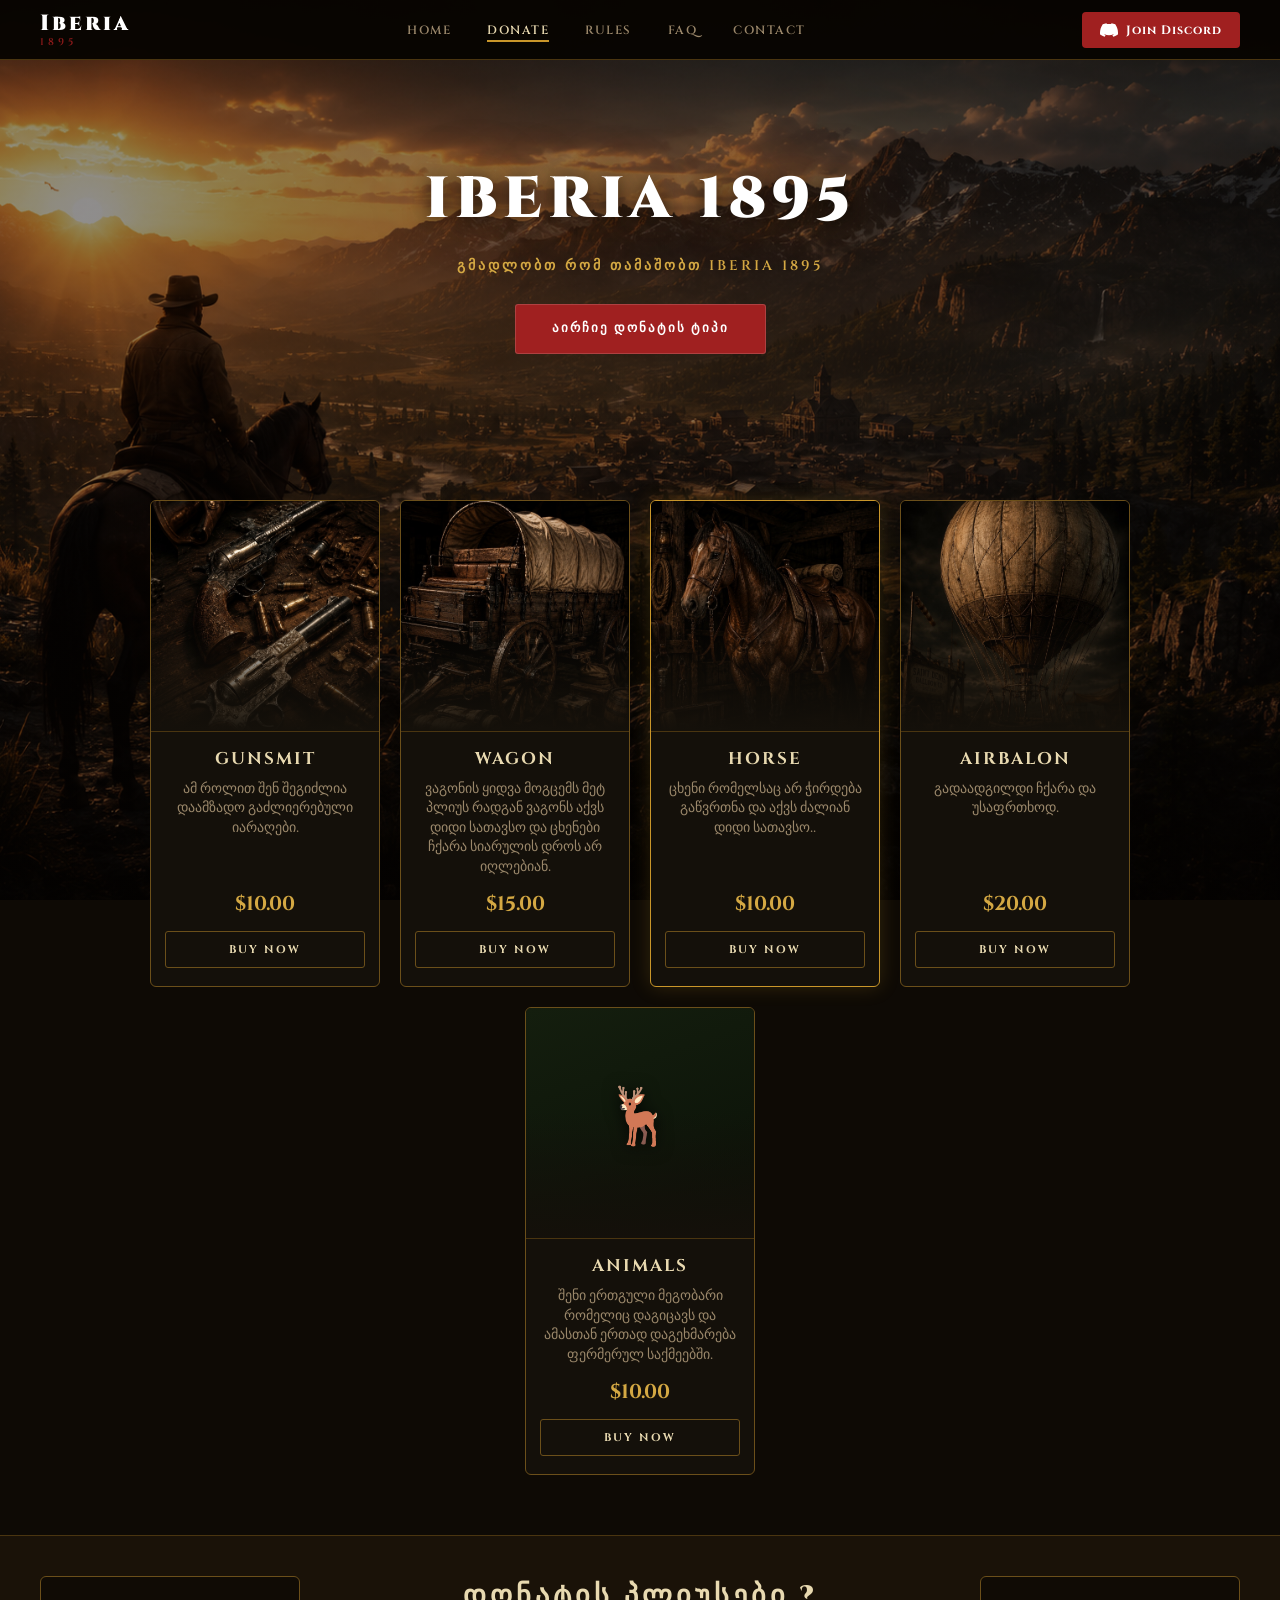
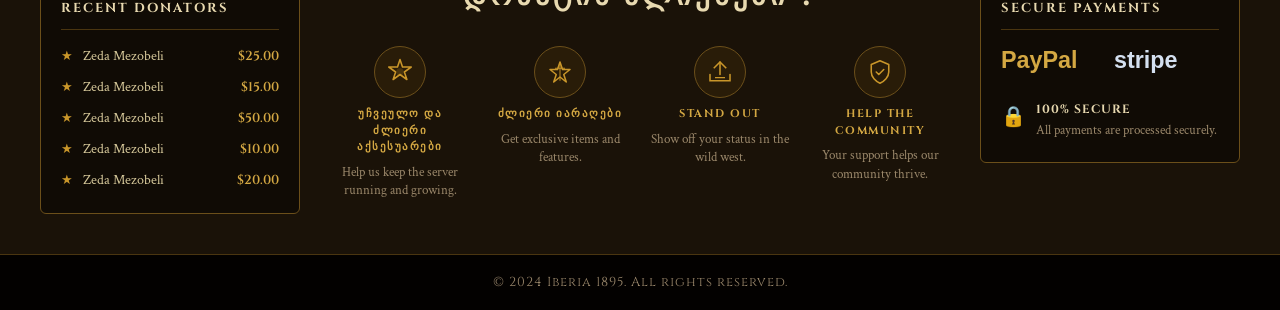
==== index.html @ f760c5c5 "first commit" ====
<!doctype html>
<html lang="en">
  <head>
    <meta charset="UTF-8" />
    <meta name="viewport" content="width=device-width, initial-scale=1.0" />
    <title>Iberia 1895 – Donate</title>
    <link rel="preconnect" href="https://fonts.googleapis.com" />
    <link rel="preconnect" href="https://fonts.gstatic.com" crossorigin />
    <link
      href="https://fonts.googleapis.com/css2?family=Cinzel:wght@600;700;900&family=Crimson+Text:ital,wght@0,400;0,600;1,400&display=swap"
      rel="stylesheet"
    />
    <link rel="stylesheet" href="style.css" />
  </head>
  <body>
    <!-- NAV -->
    <nav class="navbar">
      <div class="nav-logo">
        <span class="logo-redem">Iberia</span>
        <span class="logo-rp">1895</span>
      </div>
      <ul class="nav-links">
        <li><a href="#">Home</a></li>
        <li><a href="#" class="active">Donate</a></li>
        <li><a href="#">Rules</a></li>
        <li><a href="#">FAQ</a></li>
        <li><a href="#">Contact</a></li>
      </ul>
      <a href="https://discord.gg/RNMJ8Ej3" class="btn-discord">
        <svg class="discord-icon" viewBox="0 0 24 24" fill="currentColor">
          <path
            d="M20.317 4.37a19.791 19.791 0 0 0-4.885-1.515.074.074 0 0 0-.079.037c-.21.375-.444.864-.608 1.25a18.27 18.27 0 0 0-5.487 0 12.64 12.64 0 0 0-.617-1.25.077.077 0 0 0-.079-.037A19.736 19.736 0 0 0 3.677 4.37a.07.07 0 0 0-.032.027C.533 9.046-.32 13.58.099 18.057.101 18.08.114 18.1.133 18.115a19.9 19.9 0 0 0 5.993 3.03.078.078 0 0 0 .084-.028c.462-.63.874-1.295 1.226-1.994a.076.076 0 0 0-.041-.106 13.107 13.107 0 0 1-1.872-.892.077.077 0 0 1-.008-.128 10.2 10.2 0 0 0 .372-.292.074.074 0 0 1 .077-.01c3.928 1.793 8.18 1.793 12.062 0a.074.074 0 0 1 .078.01c.12.098.246.198.373.292a.077.077 0 0 1-.006.127 12.299 12.299 0 0 1-1.873.892.077.077 0 0 0-.041.107c.36.698.772 1.362 1.225 1.993a.076.076 0 0 0 .084.028 19.839 19.839 0 0 0 6.002-3.03.077.077 0 0 0 .032-.054c.5-5.177-.838-9.674-3.549-13.66a.061.061 0 0 0-.031-.03z"
          />
        </svg>
        Join Discord
      </a>
    </nav>

    <!-- HERO -->
    <section class="hero">
      <div class="hero-content">
        <h1 class="hero-title">Iberia 1895</h1>
        <p class="hero-sub">გმადლობთ რომ თამაშობთ Iberia 1895</p>
        <a href="#packages" class="btn-choose">აირჩიე დონატის ტიპი</a>
      </div>
    </section>

    <!-- DONATION PACKAGES -->
    <section class="packages" id="packages">
      <div class="cards-wrapper">
        <div class="card">
          <div class="card-img gunsmit-img"></div>
          <div class="card-body">
            <h3 class="card-title">Gunsmit</h3>
            <p class="card-desc">
              ამ როლით შენ შეგიძლია დაამზადო გაძლიერებული იარაღები.
            </p>
            <p class="card-price">$10.00</p>
            <button class="btn-buy">Buy Now</button>
          </div>
        </div>

        <div class="card">
          <div class="card-img wagon-img"></div>
          <div class="card-body">
            <h3 class="card-title">Wagon</h3>
            <p class="card-desc">
              ვაგონის ყიდვა მოგცემს მეტ პლიუს რადგან ვაგონს აქვს დიდი სათავსო და
              ცხენები ჩქარა სიარულის დროს არ იღლებიან.
            </p>
            <p class="card-price">$15.00</p>
            <button class="btn-buy">Buy Now</button>
          </div>
        </div>

        <div class="card featured">
          <div class="card-img horse-img"></div>
          <div class="card-body">
            <h3 class="card-title">Horse</h3>
            <p class="card-desc">
              ცხენი რომელსაც არ ჭირდება გაწვრთნა და აქვს ძალიან დიდი სათავსო..
            </p>
            <p class="card-price">$10.00</p>
            <button class="btn-buy">Buy Now</button>
          </div>
        </div>

        <div class="card">
          <div class="card-img airbalon-img"></div>
          <div class="card-body">
            <h3 class="card-title">Airbalon</h3>
            <p class="card-desc">გადაადგილდი ჩქარა და უსაფრთხოდ.</p>
            <p class="card-price">$20.00</p>
            <button class="btn-buy">Buy Now</button>
          </div>
        </div>

        <div class="card">
          <div class="card-img animals-img"></div>
          <div class="card-body">
            <h3 class="card-title">Animals</h3>
            <p class="card-desc">
              შენი ერთგული მეგობარი რომელიც დაგიცავს და ამასთან ერთად
              დაგეხმარება ფერმერულ საქმეებში.
            </p>
            <p class="card-price">$10.00</p>
            <button class="btn-buy">Buy Now</button>
          </div>
        </div>
      </div>
    </section>

    <!-- BOTTOM ROW -->
    <section class="bottom-row">
      <!-- RECENT DONATORS -->
      <div class="donators-box">
        <h4 class="box-title">Recent Donators</h4>
        <ul class="donators-list">
          <li>
            <span class="star">★</span>
            <span class="donor-name">Zeda Mezobeli</span>
            <span class="donor-amt">$25.00</span>
          </li>
          <li>
            <span class="star">★</span>
            <span class="donor-name">Zeda Mezobeli</span>
            <span class="donor-amt">$15.00</span>
          </li>
          <li>
            <span class="star">★</span>
            <span class="donor-name">Zeda Mezobeli</span>
            <span class="donor-amt">$50.00</span>
          </li>
          <li>
            <span class="star">★</span>
            <span class="donor-name">Zeda Mezobeli</span>
            <span class="donor-amt">$10.00</span>
          </li>
          <li>
            <span class="star">★</span>
            <span class="donor-name">Zeda Mezobeli</span>
            <span class="donor-amt">$20.00</span>
          </li>
        </ul>
      </div>

      <!-- WHY DONATE -->
      <div class="why-donate">
        <h2 class="why-title">დონატის პლიუსები ?</h2>
        <div class="why-grid">
          <div class="why-item">
            <div class="why-icon">
              <svg
                viewBox="0 0 48 48"
                fill="none"
                xmlns="http://www.w3.org/2000/svg"
              >
                <path
                  d="M24 4L28 16H42L31 24L35 36L24 28L13 36L17 24L6 16H20L24 4Z"
                  stroke="#c9962a"
                  stroke-width="2.5"
                  stroke-linejoin="round"
                />
                <circle
                  cx="24"
                  cy="24"
                  r="6"
                  fill="#c9962a"
                  fill-opacity="0.2"
                />
              </svg>
            </div>
            <h5>უჩვეულო და ძლიერი აქსესუარები</h5>
            <p>Help us keep the server running and growing.</p>
          </div>
          <div class="why-item">
            <div class="why-icon">
              <svg
                viewBox="0 0 48 48"
                fill="none"
                xmlns="http://www.w3.org/2000/svg"
              >
                <path
                  d="M24 8L28 20H40L30 28L34 40L24 32L14 40L18 28L8 20H20L24 8Z"
                  stroke="#c9962a"
                  stroke-width="2.5"
                  stroke-linejoin="round"
                />
                <path d="M16 18L32 18" stroke="#c9962a" stroke-width="1.5" />
                <path d="M24 10L24 38" stroke="#c9962a" stroke-width="1.5" />
              </svg>
            </div>
            <h5>ძლიერი იარაღები</h5>
            <p>Get exclusive items and features.</p>
          </div>
          <div class="why-item">
            <div class="why-icon">
              <svg
                viewBox="0 0 48 48"
                fill="none"
                xmlns="http://www.w3.org/2000/svg"
              >
                <path
                  d="M8 28L8 38L40 38L40 28"
                  stroke="#c9962a"
                  stroke-width="2.5"
                  stroke-linecap="round"
                />
                <path
                  d="M24 8L24 28"
                  stroke="#c9962a"
                  stroke-width="2.5"
                  stroke-linecap="round"
                />
                <path
                  d="M14 18L24 8L34 18"
                  stroke="#c9962a"
                  stroke-width="2.5"
                  stroke-linejoin="round"
                />
                <path d="M16 33L32 33" stroke="#c9962a" stroke-width="2" />
              </svg>
            </div>
            <h5>Stand Out</h5>
            <p>Show off your status in the wild west.</p>
          </div>
          <div class="why-item">
            <div class="why-icon">
              <svg
                viewBox="0 0 48 48"
                fill="none"
                xmlns="http://www.w3.org/2000/svg"
              >
                <path
                  d="M24 6L38 12V24C38 32 31 39 24 42C17 39 10 32 10 24V12L24 6Z"
                  stroke="#c9962a"
                  stroke-width="2.5"
                  stroke-linejoin="round"
                />
                <path
                  d="M18 24L22 28L30 20"
                  stroke="#c9962a"
                  stroke-width="2.5"
                  stroke-linecap="round"
                  stroke-linejoin="round"
                />
              </svg>
            </div>
            <h5>Help the Community</h5>
            <p>Your support helps our community thrive.</p>
          </div>
        </div>
      </div>

      <!-- SECURE PAYMENTS -->
      <div class="payments-box">
        <h4 class="box-title">Secure Payments</h4>
        <div class="payment-logos">
          <div class="paypal-logo">
            <svg
              viewBox="0 0 80 24"
              fill="none"
              xmlns="http://www.w3.org/2000/svg"
              height="28"
            >
              <text
                x="0"
                y="19"
                font-family="Arial"
                font-weight="700"
                font-size="20"
                fill="#d4a843"
              >
                PayPal
              </text>
            </svg>
          </div>
          <div class="stripe-logo">
            <svg
              viewBox="0 0 60 24"
              fill="none"
              xmlns="http://www.w3.org/2000/svg"
              height="28"
            >
              <text
                x="0"
                y="19"
                font-family="Arial"
                font-weight="700"
                font-size="20"
                fill="#d4e0f0"
              >
                stripe
              </text>
            </svg>
          </div>
        </div>
        <div class="secure-note">
          <span class="lock-icon">🔒</span>
          <div>
            <strong>100% Secure</strong>
            <p>All payments are processed securely.</p>
          </div>
        </div>
      </div>
    </section>

    <!-- FOOTER -->
    <footer class="footer">
      <p>© 2024 Iberia 1895. All rights reserved.</p>
    </footer>
  </body>
</html>
---- style.css ----
/* =========================================================
   REDEM ROLEPLAY — DONATE PAGE
   ========================================================= */

* {
  margin: 0;
  padding: 0;
  box-sizing: border-box;
}

:root {
  --gold: #c9962a;
  --gold-light: #d4a843;
  --gold-dim: #8a6420;
  --cream: #e8d9b0;
  --dark-bg: #0e0a05;
  --panel-bg: #1a1208;
  --card-bg: #14100a;
  --border: #4a3510;
  --border-gold: #6b4f1a;
  --text-main: #d6c89a;
  --text-dim: #9a876a;
  --red-accent: #8b1a1a;
  --red-btn: #a02020;
}

html {
  scroll-behavior: smooth;
}

body {
  background-image:
    linear-gradient(180deg, rgba(8, 4, 2, 0.45) 0%, rgba(8, 4, 2, 0.45) 100%),
    url("background-img.png");
  background-size: cover;
  background-position: center;
  background-attachment: fixed;
  background-color: var(--dark-bg);
  color: var(--text-main);
  font-family: "Crimson Text", Georgia, serif;
  font-size: 16px;
  line-height: 1.5;
  min-height: 100vh;
}

/* ── NAVBAR ─────────────────────────────────────────────── */
.navbar {
  display: flex;
  align-items: center;
  justify-content: space-between;
  padding: 0 40px;
  height: 60px;
  background: rgba(8, 5, 2, 0.96);
  border-bottom: 1px solid var(--border);
  position: sticky;
  top: 0;
  z-index: 100;
}

.nav-logo {
  display: flex;
  flex-direction: column;
  line-height: 1;
}
.logo-redem {
  font-family: "Cinzel", serif;
  font-weight: 900;
  font-size: 22px;
  color: #fff;
  letter-spacing: 3px;
}
.logo-rp {
  font-family: "Cinzel", serif;
  font-weight: 600;
  font-size: 10px;
  color: var(--red-accent);
  letter-spacing: 4px;
  margin-top: 2px;
}

.nav-links {
  display: flex;
  gap: 36px;
  list-style: none;
}
.nav-links a {
  text-decoration: none;
  font-family: "Cinzel", serif;
  font-size: 12px;
  font-weight: 600;
  letter-spacing: 1.5px;
  color: var(--text-dim);
  text-transform: uppercase;
  transition: color 0.2s;
  padding-bottom: 2px;
}
.nav-links a:hover,
.nav-links a.active {
  color: var(--cream);
}
.nav-links a.active {
  border-bottom: 2px solid var(--gold);
}

.btn-discord {
  display: flex;
  align-items: center;
  gap: 8px;
  background: var(--red-btn);
  color: #fff;
  text-decoration: none;
  font-family: "Cinzel", serif;
  font-size: 12px;
  font-weight: 700;
  letter-spacing: 1px;
  padding: 9px 18px;
  border-radius: 4px;
  transition: background 0.2s;
}
.btn-discord:hover {
  background: #c02828;
}
.discord-icon {
  width: 18px;
  height: 18px;
}

/* ── HERO ────────────────────────────────────────────────── */
.hero {
  position: relative;
  min-height: 380px;
  display: flex;
  align-items: center;
  justify-content: center;
  overflow: hidden;
  background: transparent;
}

.hero-content {
  position: relative;
  text-align: center;
  z-index: 1;
  padding: 60px 20px 50px;
}

.hero-title {
  font-family: "Cinzel", serif;
  font-weight: 900;
  font-size: clamp(32px, 5vw, 58px);
  color: #fff;
  text-transform: uppercase;
  letter-spacing: 6px;
  text-shadow:
    0 2px 20px rgba(0, 0, 0, 0.8),
    0 0 60px rgba(180, 90, 10, 0.4);
  margin-bottom: 12px;
}

.hero-sub {
  font-family: "Cinzel", serif;
  font-size: clamp(11px, 1.5vw, 14px);
  font-weight: 600;
  color: var(--gold-light);
  letter-spacing: 3px;
  text-transform: uppercase;
  margin-bottom: 28px;
}

.btn-choose {
  display: inline-block;
  background: var(--red-btn);
  color: #fff;
  text-decoration: none;
  font-family: "Cinzel", serif;
  font-size: 13px;
  font-weight: 700;
  letter-spacing: 2px;
  text-transform: uppercase;
  padding: 14px 36px;
  border-radius: 3px;
  border: 1px solid rgba(255, 255, 255, 0.15);
  transition:
    background 0.2s,
    transform 0.15s;
}
.btn-choose:hover {
  background: #c02828;
  transform: translateY(-1px);
}

/* ── PACKAGES ────────────────────────────────────────────── */
.packages {
  display: flex;
  align-items: center;
  justify-content: center;
  padding: 50px 60px;
  background: transparent;
}

.cards-wrapper {
  display: flex;
  gap: 20px;
  flex-wrap: wrap;
  max-width: 1400px;
  width: 100%;
  justify-content: center;
  padding: 10px 4px;
}

.card {
  flex: 0 0 230px;
  background: var(--card-bg);
  border: 1px solid var(--border-gold);
  border-radius: 6px;
  overflow: hidden;
  display: flex;
  flex-direction: column;
  transition:
    transform 0.2s,
    box-shadow 0.2s;
  position: relative;
}
.card:hover {
  transform: translateY(-4px);
  box-shadow: 0 8px 32px rgba(180, 130, 20, 0.18);
}
.card.featured {
  border-color: var(--gold);
  box-shadow: 0 0 20px rgba(200, 150, 40, 0.2);
}

/* ── CARD IMAGES — real photos ── */
.card-img {
  width: 100%;
  height: 230px;
  background-size: cover;
  background-position: center;
  position: relative;
}

.card-img::after {
  content: "";
  position: absolute;
  inset: 0;
  background: linear-gradient(180deg, transparent 45%, var(--card-bg) 100%);
}

.gunsmit-img {
  background-image: url("gunsmit.png");
  background-position: center center;
}

.wagon-img {
  background-image: url("wagon.png");
  background-position: center top;
}

.horse-img {
  background-image: url("horse.png");
  background-position: center top;
}

.airbalon-img {
  background-image: url("balon.png");
  background-position: center top;
}

.animals-img {
  background: linear-gradient(160deg, #141e0e 0%, #0e160a 60%, #080e05 100%);
  display: flex;
  align-items: center;
  justify-content: center;
}
.animals-img::before {
  content: "🦌";
  font-size: 56px;
  position: absolute;
  top: 50%;
  left: 50%;
  transform: translate(-50%, -55%);
  z-index: 1;
  filter: drop-shadow(0 2px 8px rgba(0, 0, 0, 0.8));
}

/* ── CARD BODY ── */
.card-body {
  padding: 14px 14px 18px;
  display: flex;
  flex-direction: column;
  flex: 1;
  border-top: 1px solid var(--border);
}

.card-title {
  font-family: "Cinzel", serif;
  font-weight: 700;
  font-size: 17px;
  letter-spacing: 2px;
  text-transform: uppercase;
  color: var(--cream);
  margin-bottom: 8px;
  text-align: center;
}

.card-desc {
  font-size: 14px;
  color: var(--text-dim);
  text-align: center;
  flex: 1;
  margin-bottom: 12px;
  line-height: 1.4;
}

.card-price {
  font-family: "Cinzel", serif;
  font-weight: 700;
  font-size: 20px;
  color: var(--gold-light);
  text-align: center;
  margin-bottom: 12px;
}

.btn-buy {
  display: block;
  width: 100%;
  background: transparent;
  border: 1px solid var(--border-gold);
  color: var(--cream);
  font-family: "Cinzel", serif;
  font-size: 11px;
  font-weight: 700;
  letter-spacing: 2px;
  text-transform: uppercase;
  padding: 10px;
  border-radius: 3px;
  cursor: pointer;
  transition:
    background 0.2s,
    border-color 0.2s,
    color 0.2s;
}
.btn-buy:hover {
  background: var(--gold-dim);
  border-color: var(--gold);
  color: #fff;
}

.carousel-btn {
  display: none;
}

/* ── BOTTOM ROW ──────────────────────────────────────────── */
.bottom-row {
  display: grid;
  grid-template-columns: 260px 1fr 260px;
  gap: 30px;
  background: var(--panel-bg);
  border-top: 1px solid var(--border);
  min-height: 240px;
  padding: 40px;
  align-items: start;
}

.donators-box,
.payments-box {
  background: rgba(10, 8, 4, 0.6);
  border: 1px solid var(--border-gold);
  border-radius: 6px;
  padding: 22px 20px;
}

.box-title {
  font-family: "Cinzel", serif;
  font-weight: 700;
  font-size: 13px;
  letter-spacing: 2px;
  text-transform: uppercase;
  color: var(--cream);
  margin-bottom: 16px;
  padding-bottom: 10px;
  border-bottom: 1px solid var(--border);
}

.donators-list {
  list-style: none;
  display: flex;
  flex-direction: column;
  gap: 10px;
}
.donators-list li {
  display: flex;
  align-items: center;
  gap: 10px;
  font-size: 14px;
}
.star {
  color: var(--gold);
  font-size: 13px;
  flex-shrink: 0;
}
.donor-name {
  flex: 1;
  color: var(--text-main);
}
.donor-amt {
  font-family: "Cinzel", serif;
  font-weight: 600;
  color: var(--gold-light);
  font-size: 13px;
}

.why-donate {
  text-align: center;
}

.why-title {
  font-family: "Cinzel", serif;
  font-weight: 900;
  font-size: 28px;
  letter-spacing: 4px;
  text-transform: uppercase;
  color: var(--cream);
  margin-bottom: 28px;
}

.why-grid {
  display: grid;
  grid-template-columns: repeat(4, 1fr);
  gap: 20px;
}

.why-item {
  display: flex;
  flex-direction: column;
  align-items: center;
  gap: 8px;
}

.why-icon {
  width: 52px;
  height: 52px;
  background: rgba(180, 120, 10, 0.1);
  border: 1px solid var(--border-gold);
  border-radius: 50%;
  display: flex;
  align-items: center;
  justify-content: center;
  padding: 10px;
}
.why-icon svg {
  width: 100%;
  height: 100%;
}

.why-item h5 {
  font-family: "Cinzel", serif;
  font-size: 11px;
  font-weight: 700;
  letter-spacing: 1.5px;
  text-transform: uppercase;
  color: var(--gold-light);
}

.why-item p {
  font-size: 13px;
  color: var(--text-dim);
  text-align: center;
  line-height: 1.4;
}

.payment-logos {
  display: flex;
  align-items: center;
  gap: 20px;
  margin-bottom: 18px;
  flex-wrap: wrap;
}

.secure-note {
  display: flex;
  align-items: flex-start;
  gap: 10px;
  margin-top: 6px;
}
.lock-icon {
  font-size: 20px;
  margin-top: 2px;
}
.secure-note strong {
  font-family: "Cinzel", serif;
  font-size: 12px;
  letter-spacing: 1px;
  text-transform: uppercase;
  color: var(--cream);
  display: block;
  margin-bottom: 3px;
}
.secure-note p {
  font-size: 13px;
  color: var(--text-dim);
}

/* ── FOOTER ──────────────────────────────────────────────── */
.footer {
  background: rgba(4, 2, 0, 0.98);
  border-top: 1px solid var(--border);
  text-align: center;
  padding: 18px;
  font-size: 13px;
  color: var(--text-dim);
  font-family: "Cinzel", serif;
  letter-spacing: 1px;
}

/* ── RESPONSIVE ──────────────────────────────────────────── */
@media (max-width: 1100px) {
  .bottom-row {
    grid-template-columns: 1fr 1fr;
  }
  .why-donate {
    grid-column: 1 / -1;
    order: -1;
  }
  .why-grid {
    grid-template-columns: repeat(2, 1fr);
  }
}

@media (max-width: 768px) {
  .nav-links {
    display: none;
  }
  .hero-content {
    padding: 40px 20px 30px;
  }
  .hero {
    flex-direction: column;
    padding: 20px;
  }
  .packages {
    padding: 30px 20px;
  }
  .cards-wrapper {
    gap: 12px;
    overflow-x: auto;
    justify-content: flex-start;
    padding-bottom: 10px;
    scrollbar-width: thin;
    scrollbar-color: var(--gold-dim) transparent;
  }
  .card {
    flex: 0 0 200px;
  }
  .bottom-row {
    grid-template-columns: 1fr;
    padding: 24px 20px;
  }
  .why-donate {
    order: 0;
  }
  .why-grid {
    grid-template-columns: repeat(2, 1fr);
  }
}
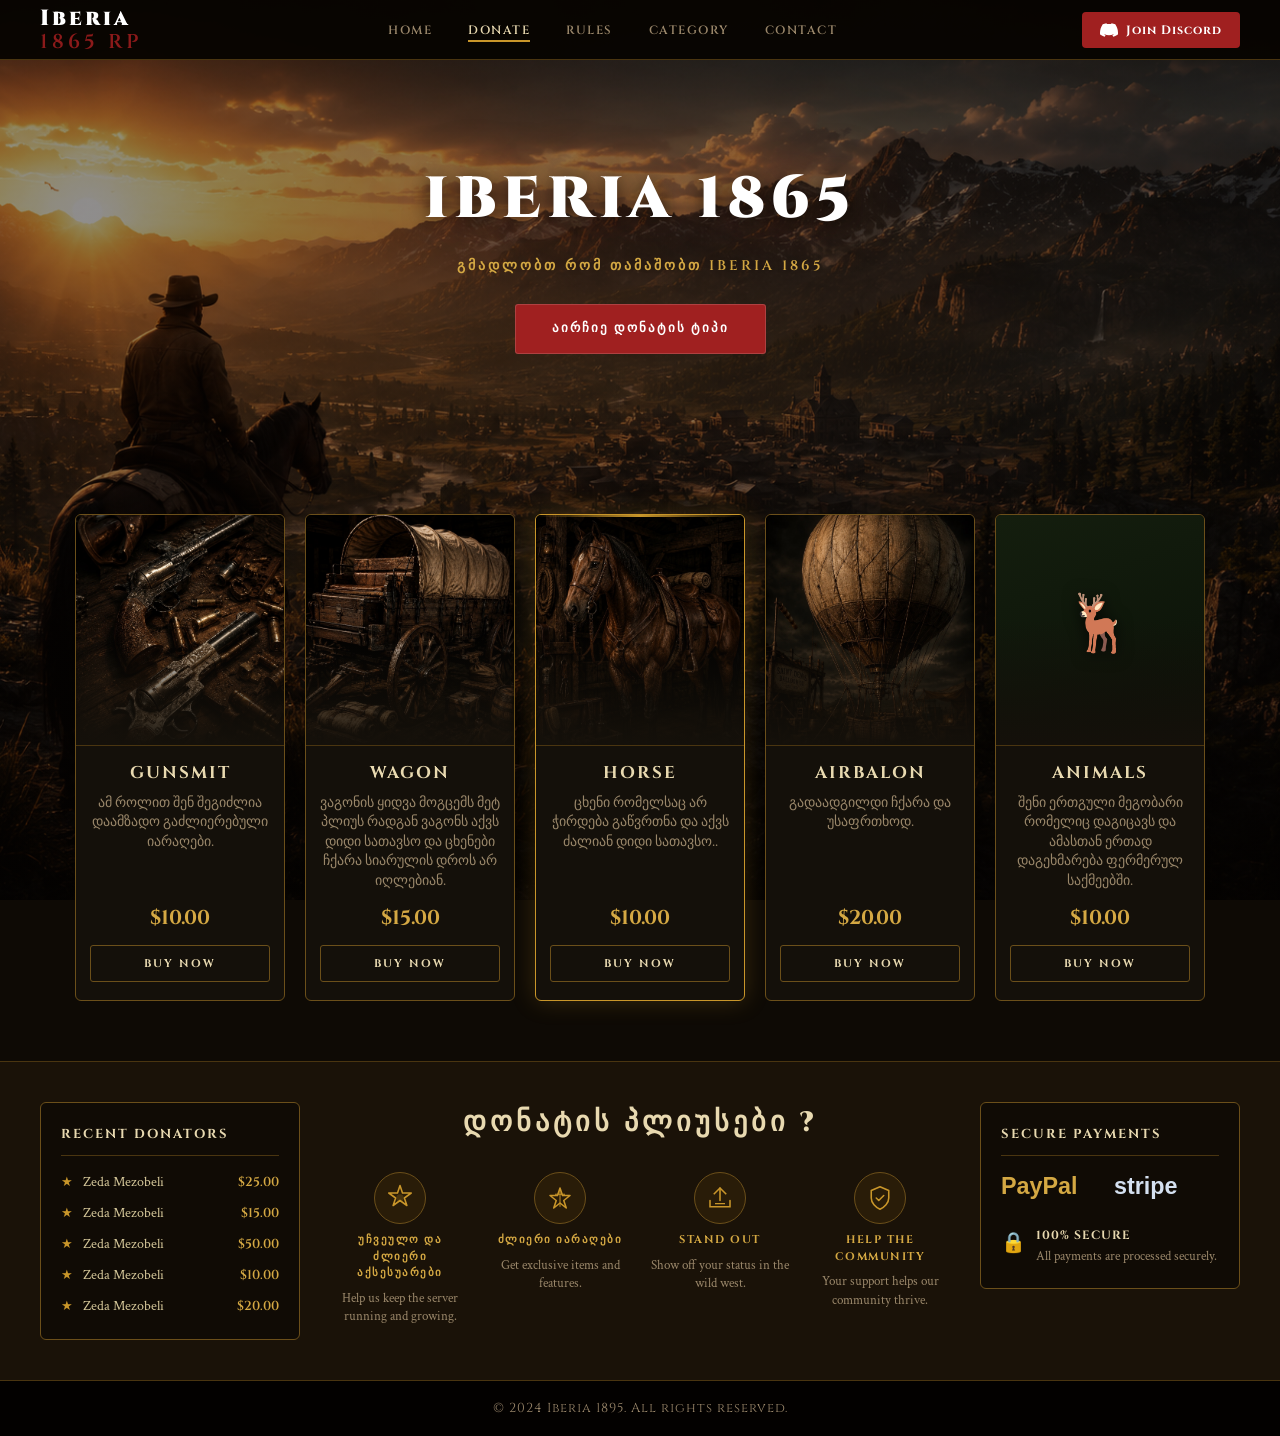
==== commit c2fb3328: "Category-Page" ====
--- a/index.html
+++ b/index.html
@@ -17,13 +17,13 @@
     <nav class="navbar">
       <div class="nav-logo">
         <span class="logo-redem">Iberia</span>
-        <span class="logo-rp">1895</span>
+        <span class="logo-rp">1865 RP</span>
       </div>
       <ul class="nav-links">
         <li><a href="#">Home</a></li>
         <li><a href="#" class="active">Donate</a></li>
         <li><a href="#">Rules</a></li>
-        <li><a href="#">FAQ</a></li>
+        <li><a href="./category.html">Category</a></li>
         <li><a href="#">Contact</a></li>
       </ul>
       <a href="https://discord.gg/RNMJ8Ej3" class="btn-discord">
@@ -38,9 +38,10 @@
 
     <!-- HERO -->
     <section class="hero">
+      <div class="hero-overlay"></div>
       <div class="hero-content">
-        <h1 class="hero-title">Iberia 1895</h1>
-        <p class="hero-sub">გმადლობთ რომ თამაშობთ Iberia 1895</p>
+        <h1 class="hero-title">Iberia 1865</h1>
+        <p class="hero-sub">გმადლობთ რომ თამაშობთ Iberia 1865</p>
         <a href="#packages" class="btn-choose">აირჩიე დონატის ტიპი</a>
       </div>
     </section>
--- a/style.css
+++ b/style.css
@@ -72,7 +72,7 @@
 .logo-rp {
   font-family: "Cinzel", serif;
   font-weight: 600;
-  font-size: 10px;
+  font-size: 20px;
   color: var(--red-accent);
   letter-spacing: 4px;
   margin-top: 2px;
@@ -512,6 +512,100 @@
   letter-spacing: 1px;
 }
 
+/* ── BURGER BUTTON ───────────────────────────────────────── */
+.burger {
+  display: none;
+  flex-direction: column;
+  justify-content: center;
+  gap: 5px;
+  background: none;
+  border: none;
+  cursor: pointer;
+  padding: 6px;
+  z-index: 200;
+}
+.burger span {
+  display: block;
+  width: 24px;
+  height: 2px;
+  background: var(--cream);
+  border-radius: 2px;
+  transition:
+    transform 0.3s,
+    opacity 0.3s;
+  transform-origin: center;
+}
+.burger.open span:nth-child(1) {
+  transform: translateY(7px) rotate(45deg);
+}
+.burger.open span:nth-child(2) {
+  opacity: 0;
+}
+.burger.open span:nth-child(3) {
+  transform: translateY(-7px) rotate(-45deg);
+}
+
+/* ── MOBILE MENU ─────────────────────────────────────────── */
+.mobile-menu {
+  display: none;
+  position: fixed;
+  top: 60px;
+  left: 0;
+  right: 0;
+  background: rgba(8, 5, 2, 0.98);
+  border-bottom: 1px solid var(--border-gold);
+  padding: 24px 30px 30px;
+  flex-direction: column;
+  gap: 20px;
+  z-index: 99;
+  transform: translateY(-10px);
+  opacity: 0;
+  transition:
+    transform 0.25s ease,
+    opacity 0.25s ease;
+  pointer-events: none;
+}
+.mobile-menu.open {
+  display: flex;
+  transform: translateY(0);
+  opacity: 1;
+  pointer-events: all;
+}
+.mobile-links {
+  list-style: none;
+  display: flex;
+  flex-direction: column;
+  gap: 4px;
+}
+.mobile-links a {
+  display: block;
+  text-decoration: none;
+  font-family: "Cinzel", serif;
+  font-size: 14px;
+  font-weight: 600;
+  letter-spacing: 2px;
+  color: var(--text-dim);
+  text-transform: uppercase;
+  padding: 10px 0;
+  border-bottom: 1px solid var(--border);
+  transition: color 0.2s;
+}
+.mobile-links a:hover,
+.mobile-links a.active {
+  color: var(--cream);
+}
+.mobile-links a.active {
+  color: var(--gold-light);
+}
+.mobile-discord {
+  margin-top: 8px;
+  justify-content: center;
+  width: 100%;
+}
+body.menu-open {
+  overflow: hidden;
+}
+
 /* ── RESPONSIVE ──────────────────────────────────────────── */
 @media (max-width: 1100px) {
   .bottom-row {
@@ -530,6 +624,12 @@
   .nav-links {
     display: none;
   }
+  .burger {
+    display: flex;
+  }
+  .desktop-only {
+    display: none;
+  }
   .hero-content {
     padding: 40px 20px 30px;
   }
@@ -542,14 +642,12 @@
   }
   .cards-wrapper {
     gap: 12px;
-    overflow-x: auto;
-    justify-content: flex-start;
-    padding-bottom: 10px;
-    scrollbar-width: thin;
-    scrollbar-color: var(--gold-dim) transparent;
+    justify-content: center;
+    flex-wrap: wrap;
   }
   .card {
-    flex: 0 0 200px;
+    flex: 0 0 calc(50% - 6px);
+    max-width: 200px;
   }
   .bottom-row {
     grid-template-columns: 1fr;
@@ -562,3 +660,316 @@
     grid-template-columns: repeat(2, 1fr);
   }
 }
+
+/* ═══════════════════════════════════════════════════════════
+   CATEGORY SYSTEM
+   ═══════════════════════════════════════════════════════════ */
+
+/* ── SEARCH BAR ─────────────────────────────────────────── */
+.search-bar-wrap {
+  display: flex;
+  justify-content: center;
+  padding: 32px 20px 0;
+}
+.search-bar {
+  display: flex;
+  align-items: center;
+  gap: 10px;
+  background: rgba(10, 7, 3, 0.85);
+  border: 1px solid var(--border-gold);
+  border-radius: 4px;
+  padding: 10px 18px;
+  width: 100%;
+  max-width: 460px;
+  transition:
+    border-color 0.2s,
+    box-shadow 0.2s;
+}
+.search-bar:focus-within {
+  border-color: var(--gold);
+  box-shadow: 0 0 0 2px rgba(201, 150, 42, 0.15);
+}
+.search-bar svg {
+  width: 16px;
+  height: 16px;
+  color: var(--text-dim);
+  flex-shrink: 0;
+}
+.search-bar input {
+  background: none;
+  border: none;
+  outline: none;
+  color: var(--text-main);
+  font-family: "Cinzel", serif;
+  font-size: 12px;
+  letter-spacing: 1px;
+  width: 100%;
+}
+.search-bar input::placeholder {
+  color: var(--text-dim);
+}
+
+/* ── CATEGORY NAV ───────────────────────────────────────── */
+.cat-nav {
+  display: flex;
+  align-items: center;
+  justify-content: center;
+  gap: 10px;
+  flex-wrap: wrap;
+  padding: 28px 20px 0;
+}
+
+.cat-btn {
+  display: flex;
+  flex-direction: column;
+  align-items: center;
+  gap: 6px;
+  background: rgba(10, 7, 3, 0.8);
+  border: 1px solid var(--border-gold);
+  border-radius: 5px;
+  padding: 12px 18px;
+  cursor: pointer;
+  transition:
+    background 0.2s,
+    border-color 0.2s,
+    transform 0.15s,
+    box-shadow 0.2s;
+  min-width: 80px;
+  position: relative;
+  overflow: hidden;
+}
+.cat-btn::before {
+  content: "";
+  position: absolute;
+  inset: 0;
+  background: linear-gradient(
+    135deg,
+    rgba(201, 150, 42, 0.08) 0%,
+    transparent 60%
+  );
+  opacity: 0;
+  transition: opacity 0.2s;
+}
+.cat-btn:hover::before,
+.cat-btn.active::before {
+  opacity: 1;
+}
+.cat-btn:hover {
+  border-color: var(--gold);
+  transform: translateY(-2px);
+  box-shadow: 0 4px 16px rgba(201, 150, 42, 0.15);
+}
+.cat-btn.active {
+  border-color: var(--gold);
+  background: rgba(201, 150, 42, 0.12);
+  box-shadow:
+    0 0 16px rgba(201, 150, 42, 0.2),
+    inset 0 1px 0 rgba(201, 150, 42, 0.2);
+}
+.cat-icon {
+  font-size: 22px;
+  line-height: 1;
+}
+.cat-label {
+  font-family: "Cinzel", serif;
+  font-size: 10px;
+  font-weight: 700;
+  letter-spacing: 1.5px;
+  text-transform: uppercase;
+  color: var(--text-dim);
+  transition: color 0.2s;
+  white-space: nowrap;
+}
+.cat-btn:hover .cat-label,
+.cat-btn.active .cat-label {
+  color: var(--gold-light);
+}
+
+/* ── CATEGORY BANNER ────────────────────────────────────── */
+.cat-banner {
+  text-align: center;
+  padding: 28px 20px 8px;
+  position: relative;
+}
+.cat-banner::after {
+  content: "";
+  display: block;
+  width: 80px;
+  height: 2px;
+  background: linear-gradient(90deg, transparent, var(--gold), transparent);
+  margin: 12px auto 0;
+}
+.cat-banner-title {
+  font-family: "Cinzel", serif;
+  font-weight: 900;
+  font-size: clamp(22px, 3vw, 34px);
+  color: var(--cream);
+  letter-spacing: 4px;
+  text-transform: uppercase;
+  text-shadow: 0 2px 16px rgba(0, 0, 0, 0.6);
+}
+.cat-banner-sub {
+  font-family: "Crimson Text", Georgia, serif;
+  font-size: 15px;
+  color: var(--text-dim);
+  margin-top: 4px;
+  font-style: italic;
+}
+
+/* ── CARDS WRAPPER ANIMATIONS ───────────────────────────── */
+.cards-wrapper {
+  display: flex;
+  gap: 20px;
+  flex-wrap: wrap;
+  max-width: 1400px;
+  width: 100%;
+  justify-content: center;
+  padding: 24px 4px 10px;
+  margin: 0 auto;
+  transition: opacity 0.18s ease;
+}
+.cards-wrapper.fading {
+  opacity: 0;
+  transform: translateY(6px);
+}
+.cards-wrapper.entering {
+  animation: cardsEnter 0.35s ease forwards;
+}
+@keyframes cardsEnter {
+  from {
+    opacity: 0;
+    transform: translateY(10px);
+  }
+  to {
+    opacity: 1;
+    transform: translateY(0);
+  }
+}
+
+/* ── CARD STYLES (override/extend) ─────────────────────── */
+.card {
+  flex: 0 0 210px;
+  background: var(--card-bg);
+  border: 1px solid var(--border-gold);
+  border-radius: 6px;
+  overflow: hidden;
+  display: flex;
+  flex-direction: column;
+  transition:
+    transform 0.2s,
+    box-shadow 0.2s;
+  position: relative;
+  animation: cardSlideIn 0.35s ease both;
+}
+@keyframes cardSlideIn {
+  from {
+    opacity: 0;
+    transform: translateY(14px) scale(0.97);
+  }
+  to {
+    opacity: 1;
+    transform: translateY(0) scale(1);
+  }
+}
+.card:hover {
+  transform: translateY(-5px);
+  box-shadow: 0 10px 36px rgba(180, 130, 20, 0.22);
+}
+.card.featured {
+  border-color: var(--gold);
+  box-shadow: 0 0 24px rgba(200, 150, 40, 0.22);
+}
+.card.featured::after {
+  content: "";
+  position: absolute;
+  top: 0;
+  left: 0;
+  right: 0;
+  height: 2px;
+  background: linear-gradient(90deg, transparent, var(--gold), transparent);
+}
+
+.featured-badge {
+  position: absolute;
+  top: 10px;
+  right: 10px;
+  background: linear-gradient(135deg, #b07818, #d4a030);
+  color: #1a0e00;
+  font-family: "Cinzel", serif;
+  font-size: 9px;
+  font-weight: 700;
+  letter-spacing: 1px;
+  text-transform: uppercase;
+  padding: 4px 8px;
+  border-radius: 3px;
+  z-index: 2;
+  box-shadow: 0 2px 8px rgba(0, 0, 0, 0.4);
+}
+
+/* Emoji image placeholder */
+.card-img-emoji {
+  width: 100%;
+  height: 140px;
+  display: flex;
+  align-items: center;
+  justify-content: center;
+  font-size: 64px;
+  background: linear-gradient(160deg, #1a1208 0%, #0e0a05 100%);
+  border-bottom: 1px solid var(--border);
+  position: relative;
+  overflow: hidden;
+}
+.card-img-emoji::after {
+  content: "";
+  position: absolute;
+  inset: 0;
+  background: radial-gradient(
+    ellipse at center,
+    rgba(201, 150, 42, 0.06) 0%,
+    transparent 70%
+  );
+}
+
+/* ── EMPTY STATE ────────────────────────────────────────── */
+.empty-state {
+  display: flex;
+  flex-direction: column;
+  align-items: center;
+  gap: 14px;
+  padding: 60px 20px;
+  color: var(--text-dim);
+}
+.empty-state span {
+  font-size: 52px;
+}
+.empty-state p {
+  font-family: "Cinzel", serif;
+  font-size: 14px;
+  letter-spacing: 2px;
+  text-transform: uppercase;
+}
+
+/* ── RESPONSIVE CATEGORY ────────────────────────────────── */
+@media (max-width: 768px) {
+  .cat-nav {
+    gap: 7px;
+    padding: 20px 14px 0;
+  }
+  .cat-btn {
+    padding: 9px 12px;
+    min-width: 64px;
+  }
+  .cat-icon {
+    font-size: 18px;
+  }
+  .cat-label {
+    font-size: 9px;
+  }
+  .card {
+    flex: 0 0 calc(50% - 10px);
+    max-width: 180px;
+  }
+  .cards-wrapper {
+    padding: 16px 10px;
+  }
+}
